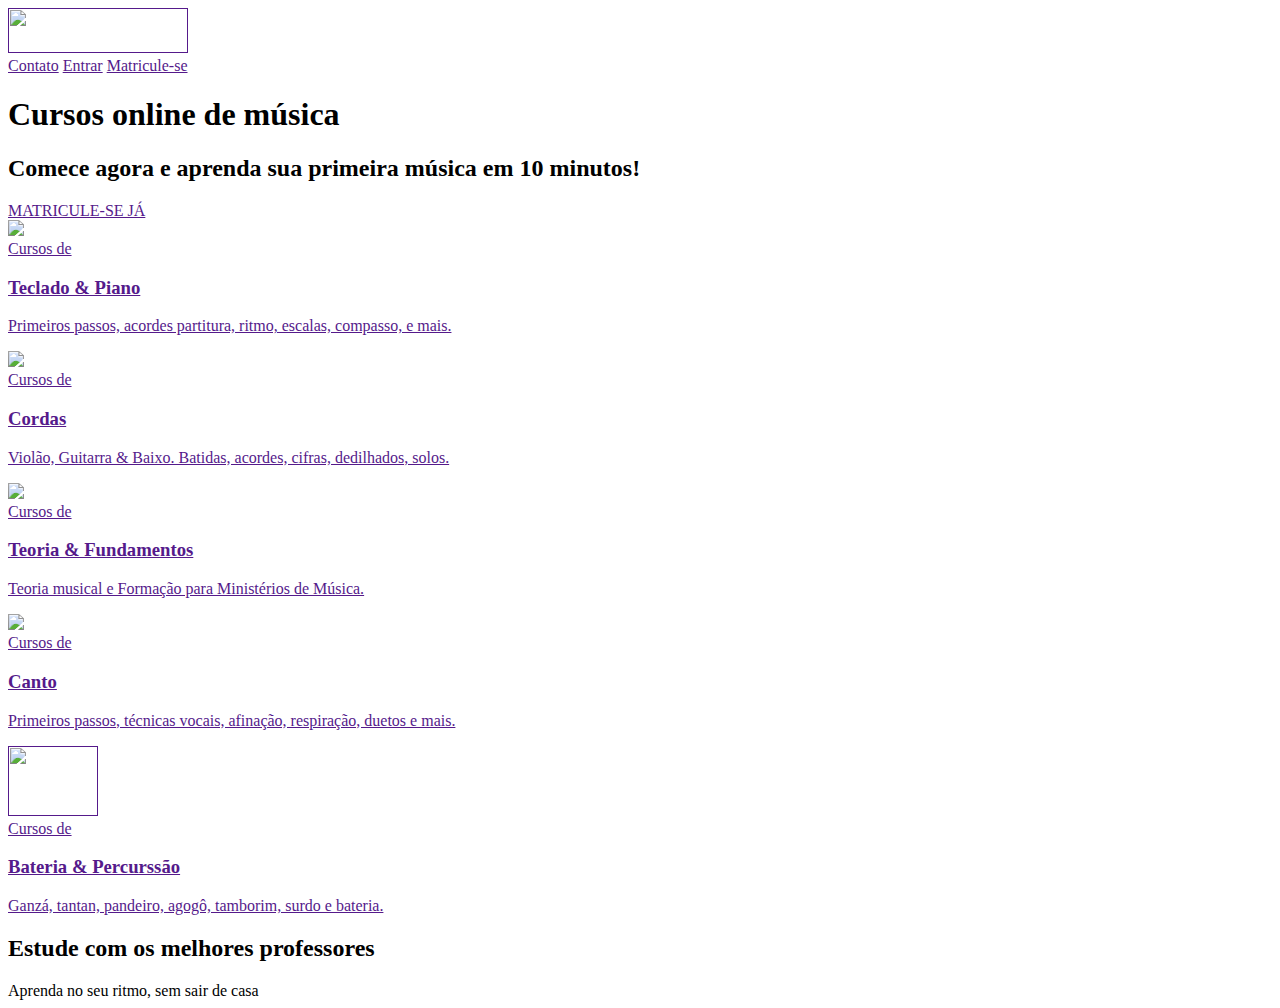
==== index.html @ f1c736e1 "Rename index to index.html" ====
<!DOCTYPE html>
<html>
	<head>
		<title>MusicDot | Cursos Online de Teclado, Guitarra, Piano, Violão e Canto</title>
		<link rel="stylesheet" type="text/css" href="musicdot2.css">
		<meta http-equiv="Content-Type" content="text/html; charset=utf-8">
	</head>
	<body>
		<div class="fundo1">
			<div id="fundo">
				<div id="cabecalho">
					<a class="logo-cabecalho" href=""> 
						<img src="musicdot.png" height="45" width="180">
					</a>
					<div id="canto-direito">
						<a class="canto-direito contato-cabecalho" href="">Contato</a>
						<a class="canto-direito entrar-cabecalho" href="">Entrar</a>
						<a class="canto-direito botao-cabecalho" href="">Matricule-se</a>
					</div>
				</div>
				<section class="corpopagina">
					<div class="corpopagina">
						<h1 class="titulo">
							Cursos online de música
						</h1>
						<h2 class="subtitulo">
							Comece agora e aprenda sua primeira música em 10 minutos!
						</h2>
						<a class="botao-matriculeja" href="">
							MATRICULE-SE JÁ
						</a>
						<div class="categorias">
							<a class="categoria-principal" href="">
								<img class="imagem" src="icon-piano.png">
								<div class="cursosde"> Cursos de </div>
								<h3 class="curso"> Teclado & Piano </h3>
								<p class="descricao"> Primeiros passos, acordes partitura, ritmo, escalas, compasso, e mais.</p>
							</a>
		
							<a class="categoria-corda" href="">
								<img class="imagem" src="icon-guitar.png">
								<div class="cursosde"> Cursos de </div>
								<h3 class="curso"> Cordas </h3>
								<p class="descricao">Violão, Guitarra & Baixo. Batidas, acordes, cifras, dedilhados, solos.</p>
							</a>
							<a class="categoria-teoria" href="">
								<img class="imagem" src="icon-theory.png">
								<div class ="cursosde"> Cursos de </div>
								<h3 class="curso"> Teoria & Fundamentos </h3>
								<p class="descricao">Teoria musical e Formação para Ministérios de Música.</p>
							</a>
							<a class="categoria-canto" href="">
								<img class="imagem" src="icon-vocal.png">
								<div class="cursosde"> Cursos de </div>
								<h3 class="curso"> Canto </h3>
								<p class="descricao">Primeiros passos, técnicas vocais, afinação, respiração, duetos e mais.</p>
							</a>
							<a class="categoria-bateria" href="">
								<img class="imagem" src="icon-bateria.png" height="70" width="90">
								<div class="cursosde">Cursos de </div>
								<h3 class="curso">Bateria & Percurssão </h3>
								<p class="descricao">Ganzá, tantan, pandeiro, agogô, tamborim, surdo e bateria.</p>
							</a>
						</div>
					</div>
				</section>
			</div>
		</div>
		<div class="rodape">
					<h2 class="titulo"> Estude com os melhores professores </h2>
					<span class="subtitulo">Aprenda no seu ritmo, sem sair de casa </span>
				</div>
	</body>
</html>
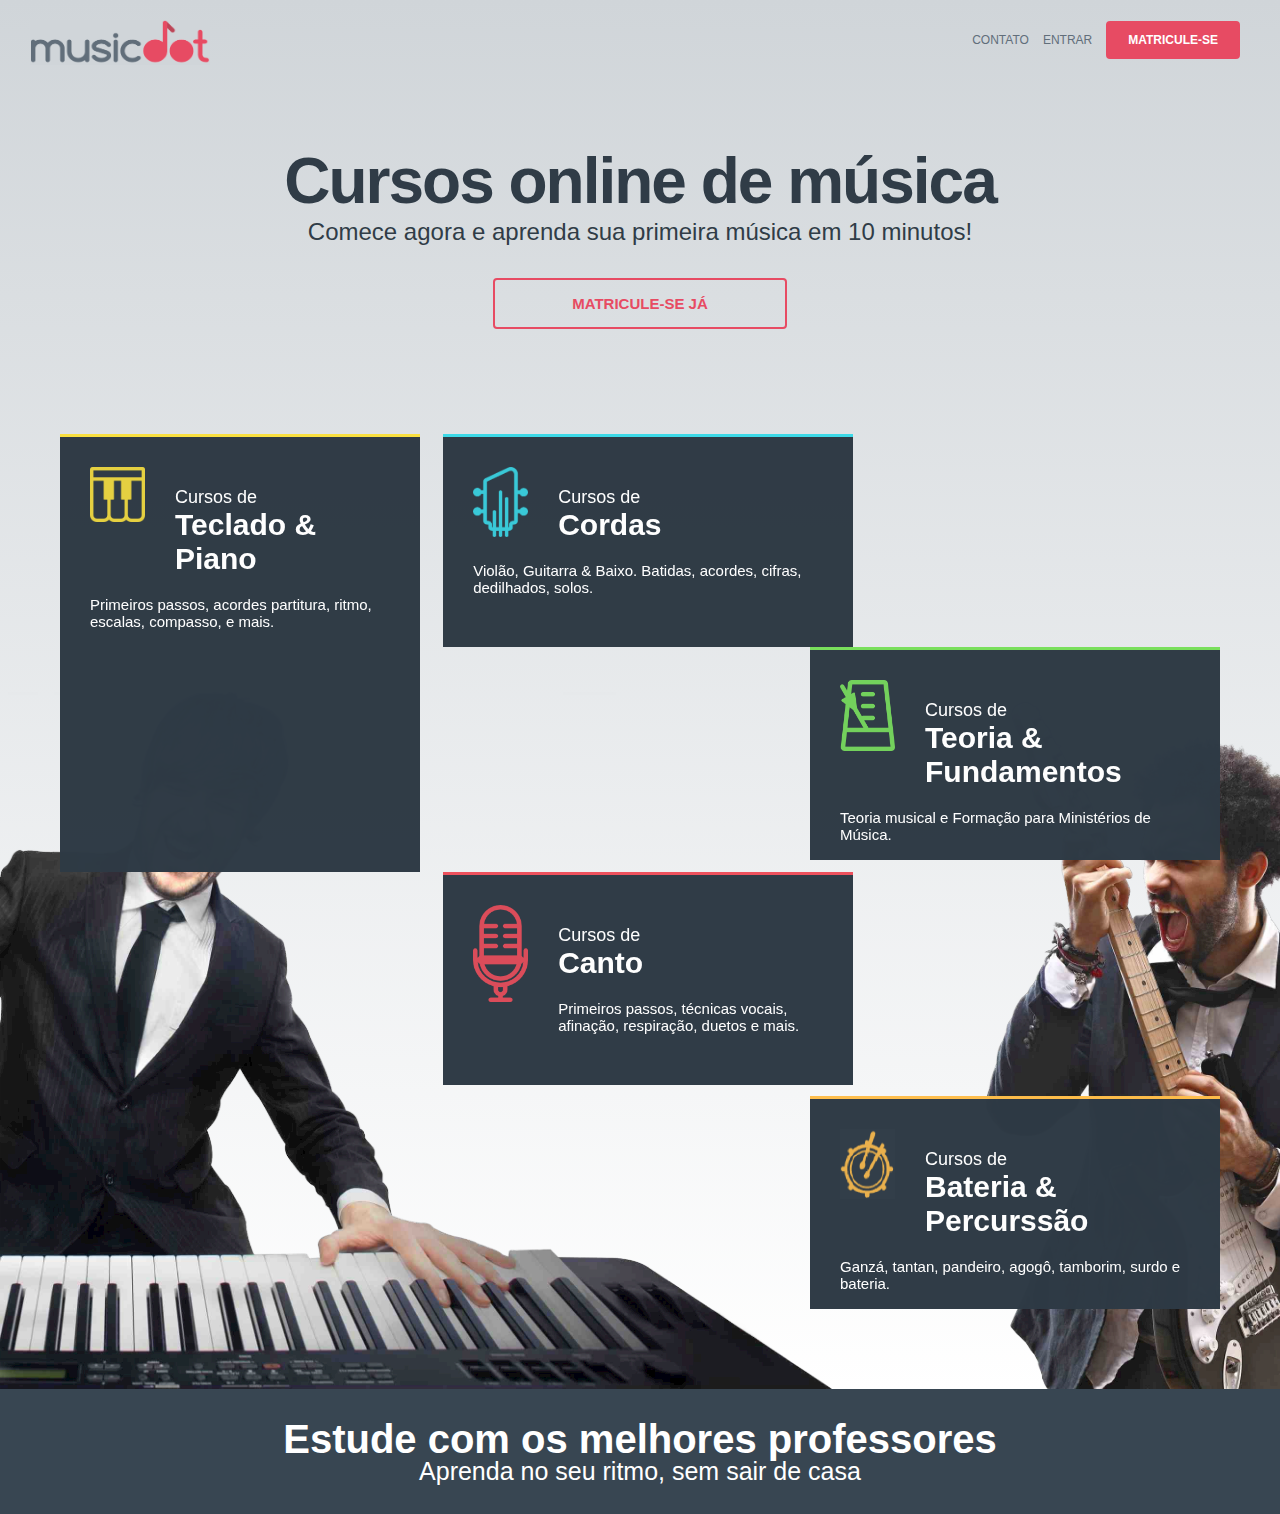
==== commit e8af224b: "Rename musicdot2.html to index.html" ====
--- a/index.html
+++ b/index.html
@@ -1,74 +1,74 @@
-<!DOCTYPE html>
-<html>
-	<head>
-		<title>MusicDot | Cursos Online de Teclado, Guitarra, Piano, Violão e Canto</title>
-		<link rel="stylesheet" type="text/css" href="musicdot2.css">
-		<meta http-equiv="Content-Type" content="text/html; charset=utf-8">
-	</head>
-	<body>
-		<div class="fundo1">
-			<div id="fundo">
-				<div id="cabecalho">
-					<a class="logo-cabecalho" href=""> 
-						<img src="musicdot.png" height="45" width="180">
-					</a>
-					<div id="canto-direito">
-						<a class="canto-direito contato-cabecalho" href="">Contato</a>
-						<a class="canto-direito entrar-cabecalho" href="">Entrar</a>
-						<a class="canto-direito botao-cabecalho" href="">Matricule-se</a>
-					</div>
-				</div>
-				<section class="corpopagina">
-					<div class="corpopagina">
-						<h1 class="titulo">
-							Cursos online de música
-						</h1>
-						<h2 class="subtitulo">
-							Comece agora e aprenda sua primeira música em 10 minutos!
-						</h2>
-						<a class="botao-matriculeja" href="">
-							MATRICULE-SE JÁ
-						</a>
-						<div class="categorias">
-							<a class="categoria-principal" href="">
-								<img class="imagem" src="icon-piano.png">
-								<div class="cursosde"> Cursos de </div>
-								<h3 class="curso"> Teclado & Piano </h3>
-								<p class="descricao"> Primeiros passos, acordes partitura, ritmo, escalas, compasso, e mais.</p>
-							</a>
-		
-							<a class="categoria-corda" href="">
-								<img class="imagem" src="icon-guitar.png">
-								<div class="cursosde"> Cursos de </div>
-								<h3 class="curso"> Cordas </h3>
-								<p class="descricao">Violão, Guitarra & Baixo. Batidas, acordes, cifras, dedilhados, solos.</p>
-							</a>
-							<a class="categoria-teoria" href="">
-								<img class="imagem" src="icon-theory.png">
-								<div class ="cursosde"> Cursos de </div>
-								<h3 class="curso"> Teoria & Fundamentos </h3>
-								<p class="descricao">Teoria musical e Formação para Ministérios de Música.</p>
-							</a>
-							<a class="categoria-canto" href="">
-								<img class="imagem" src="icon-vocal.png">
-								<div class="cursosde"> Cursos de </div>
-								<h3 class="curso"> Canto </h3>
-								<p class="descricao">Primeiros passos, técnicas vocais, afinação, respiração, duetos e mais.</p>
-							</a>
-							<a class="categoria-bateria" href="">
-								<img class="imagem" src="icon-bateria.png" height="70" width="90">
-								<div class="cursosde">Cursos de </div>
-								<h3 class="curso">Bateria & Percurssão </h3>
-								<p class="descricao">Ganzá, tantan, pandeiro, agogô, tamborim, surdo e bateria.</p>
-							</a>
-						</div>
-					</div>
-				</section>
-			</div>
-		</div>
-		<div class="rodape">
-					<h2 class="titulo"> Estude com os melhores professores </h2>
-					<span class="subtitulo">Aprenda no seu ritmo, sem sair de casa </span>
-				</div>
-	</body>
-</html>
+<!DOCTYPE html>
+<html>
+	<head>
+		<title>MusicDot | Cursos Online de Teclado, Guitarra, Piano, Violão e Canto</title>
+		<link rel="stylesheet" type="text/css" href="musicdot2.css">
+		<meta http-equiv="Content-Type" content="text/html; charset=utf-8">
+	</head>
+	<body>
+		<div class="fundo1">
+			<div id="fundo">
+				<div id="cabecalho">
+					<a class="logo-cabecalho" href=""> 
+						<img src="musicdot.png" height="45" width="180">
+					</a>
+					<div id="canto-direito">
+						<a class="canto-direito contato-cabecalho" href="">Contato</a>
+						<a class="canto-direito entrar-cabecalho" href="">Entrar</a>
+						<a class="canto-direito botao-cabecalho" href="">Matricule-se</a>
+					</div>
+				</div>
+				<section class="corpopagina">
+					<div class="corpopagina">
+						<h1 class="titulo">
+							Cursos online de música
+						</h1>
+						<h2 class="subtitulo">
+							Comece agora e aprenda sua primeira música em 10 minutos!
+						</h2>
+						<a class="botao-matriculeja" href="">
+							MATRICULE-SE JÁ
+						</a>
+						<div class="categorias">
+							<a class="categoria-principal" href="">
+								<img class="imagem" src="icon-piano.png">
+								<div class="cursosde"> Cursos de </div>
+								<h3 class="curso"> Teclado & Piano </h3>
+								<p class="descricao"> Primeiros passos, acordes partitura, ritmo, escalas, compasso, e mais.</p>
+							</a>
+		
+							<a class="categoria-corda" href="">
+								<img class="imagem" src="icon-guitar.png">
+								<div class="cursosde"> Cursos de </div>
+								<h3 class="curso"> Cordas </h3>
+								<p class="descricao">Violão, Guitarra & Baixo. Batidas, acordes, cifras, dedilhados, solos.</p>
+							</a>
+							<a class="categoria-teoria" href="">
+								<img class="imagem" src="icon-theory.png">
+								<div class ="cursosde"> Cursos de </div>
+								<h3 class="curso"> Teoria & Fundamentos </h3>
+								<p class="descricao">Teoria musical e Formação para Ministérios de Música.</p>
+							</a>
+							<a class="categoria-canto" href="">
+								<img class="imagem" src="icon-vocal.png">
+								<div class="cursosde"> Cursos de </div>
+								<h3 class="curso"> Canto </h3>
+								<p class="descricao">Primeiros passos, técnicas vocais, afinação, respiração, duetos e mais.</p>
+							</a>
+							<a class="categoria-bateria" href="">
+								<img class="imagem" src="icon-bateria.png" height="70" width="90">
+								<div class="cursosde">Cursos de </div>
+								<h3 class="curso">Bateria & Percurssão </h3>
+								<p class="descricao">Ganzá, tantan, pandeiro, agogô, tamborim, surdo e bateria.</p>
+							</a>
+						</div>
+					</div>
+				</section>
+			</div>
+		</div>
+		<div class="rodape">
+					<h2 class="titulo"> Estude com os melhores professores </h2>
+					<span class="subtitulo">Aprenda no seu ritmo, sem sair de casa </span>
+				</div>
+	</body>
+</html>
--- a/musicdot2.css
+++ b/musicdot2.css
@@ -0,0 +1,255 @@
+body{
+	margin: 0;
+}
+#fundo{
+	display: block;
+}
+
+#cabecalho{
+	display: flex;
+	justify-content: space-between;
+	align-items: center;
+	padding: 0px;
+	text-transform: uppercase;
+	text-align: center;
+	color: #616E7A;
+	padding: 20px 30px 0 30px;
+}
+
+a.logo-cabecalho{
+	width: auto;	
+	position: relative;
+	display: inline-block;
+}
+#canto-direito{
+	padding: 0 10px 10px 10px;
+}
+a.canto-direito{
+	color: #616E7A;
+	text-align: right;
+	display: inline-block;
+	font-size: 12px;
+	font-family: 'Open Sans',Arial,sans-serif;
+}
+
+a.contato-cabecalho{
+	text-decoration: none;
+	margin-right: 10px;
+}
+
+a.entrar-cabecalho{
+	text-decoration: none;
+	margin-right: 10px;
+}
+
+a.botao-cabecalho{
+	color: #FFFFFF;
+	background-color: #E74B63;
+	font-family: Arial;
+	border: 2px solid #E74B63;
+	border-radius: 4px;
+	font-weight: 600;
+	padding: 10px 20px;
+	text-decoration: none;	
+	display: inline-block;
+}
+
+a.botao-cabecalho:hover{
+	color: #FFFFFF;
+	background-color: #F85C74;
+	transition: 0.1s ease-out;
+
+}
+
+section.corpopagina{
+	padding: 30px 0 50px 0;
+	text-align: center;
+	font-family: 'Open Sans',Arial,sans-serif;
+	color: #303c47;
+}
+
+div.corpopagina{
+	padding: 0px 30px 0 30px;
+}
+
+h1.titulo{
+	padding: 45px 0 0 0;
+	margin: 0;
+	font-size: 64px;
+	font-weight: 800;
+	letter-spacing: -2px;
+}
+h2.subtitulo{
+	margin: 0;
+	font-size: 24px;
+	font-weight: normal;	
+}
+
+a.botao-matriculeja{
+	padding: 15px;
+	margin: 32px auto 75px;
+	border: 2px solid #E74B63;
+    border-radius: 4px;
+    text-decoration: none;
+    color: #e74b63;
+    text-transform: uppercase;
+    font-weight: bold;
+    font-size: 15px;
+    max-width: 260px;
+    display: block;
+}
+
+a.botao-matriculeja:hover{
+	color: #FFFFFF;
+	background-color: #E74B63;
+	transition: 0.2s ease-out;
+
+}
+
+div.categorias{
+	margin: 0;
+	text-align: left;
+	padding: 30px;
+	display: inline-block;
+}
+
+
+a.categoria-principal{
+	display: inline-block;
+	margin-right: 2%;
+	padding: 30px;
+	background: #2E3A45;
+    text-decoration: none;
+    color: #FFFFFF;
+    opacity: .99;
+    border-top: 3px solid #FAE040;
+	height: 375px;
+	width: 300px;
+	float: left;
+}
+
+a.categoria-principal:hover{
+	box-shadow: inset 0px 4px 0 0px #FAE040;
+}
+
+
+a.categoria-corda{
+	padding: 30px;
+	background: #2E3A45;
+	display: inline-block;
+    text-decoration: none;
+    color: #FFFFFF;
+    opacity: .99;
+    border-top: 3px solid #3CD9E8;
+    height: 150px;
+	width: 350px;
+	float: center;
+	margin-right: 1%;
+}
+
+a.categoria-corda:hover{
+	box-shadow: inset 0px 4px 0 0px #3CD9E8;
+}
+
+a.categoria-teoria{
+	margin: 0;
+	padding: 30px;
+	background: #2E3A45;
+	display: inline-block;
+    text-decoration: none;
+    color: #FFFFFF;
+    opacity: .99;
+    border-top: 3px solid #78DF5B;
+    height: 150px;
+	width: 350px;
+	float: right;
+}
+
+a.categoria-teoria:hover{
+	box-shadow: inset 0px 4px 0 0px #78DF5B;
+}
+
+a.categoria-canto{
+	padding: 30px;
+	background: #2E3A45;
+	display: inline-block;
+    text-decoration: none;
+    color: #FFFFFF;
+    opacity: .99;
+    border-top: 3px solid #EE505C;
+    height: 150px;
+	width: 350px;
+	float: center;
+	margin-top: 1%;
+}
+
+a.categoria-canto:hover{
+	box-shadow: inset 0px 4px 0 0px #EE505C;
+}
+
+a.categoria-bateria{
+	padding: 30px;
+	background: #2E3A45;
+	display: inline-block;
+    text-decoration: none;
+    color: #FFFFFF;
+    opacity: .99;
+    border-top: 3px solid #FFBE4B;
+    height: 150px;
+	width: 350px;
+	float: right;
+	margin-top: 1%;
+}
+
+a.categoria-bateria:hover{
+	box-shadow: inset 0px 4px 0 0px #FFBE4B;
+}
+
+img.imagem{
+	max-width: 55px;
+	margin-bottom: 25px;
+	float: left;
+	padding-right: 30px;
+}
+
+div.cursosde{
+	font-size: 18px;
+	margin-top: 20px;
+}
+
+h3.curso{
+	margin: 0;
+	font-size: 30px;
+}
+
+p.descricao{
+	font-size: 15px;
+	margin-top: 20px;
+}
+
+div.fundo1{
+	background-image: url(teclado.1491238513.svg),url(guitarra.1491238513.svg),linear-gradient(to bottom,#D0D5D9,#FFF);
+    background-repeat: no-repeat,no-repeat,no-repeat;
+    background-size: 65%,23%,100%;
+    background-position: 0% 100%,100% 103%,0 0;
+}
+
+div.rodape{
+	padding: 30px 5px;
+    text-align: center;
+    background: #384652;
+    color: white;
+    line-height: 1;
+}
+
+h2.titulo{
+	margin: 0;
+	font-size: 40px;
+	font-family: 'Open Sans',Arial,sans-serif;
+	font-weight: 800;
+}
+
+span.subtitulo{
+	font-size: 25px;
+	font-family: 'Open Sans',Arial,sans-serif;
+}
